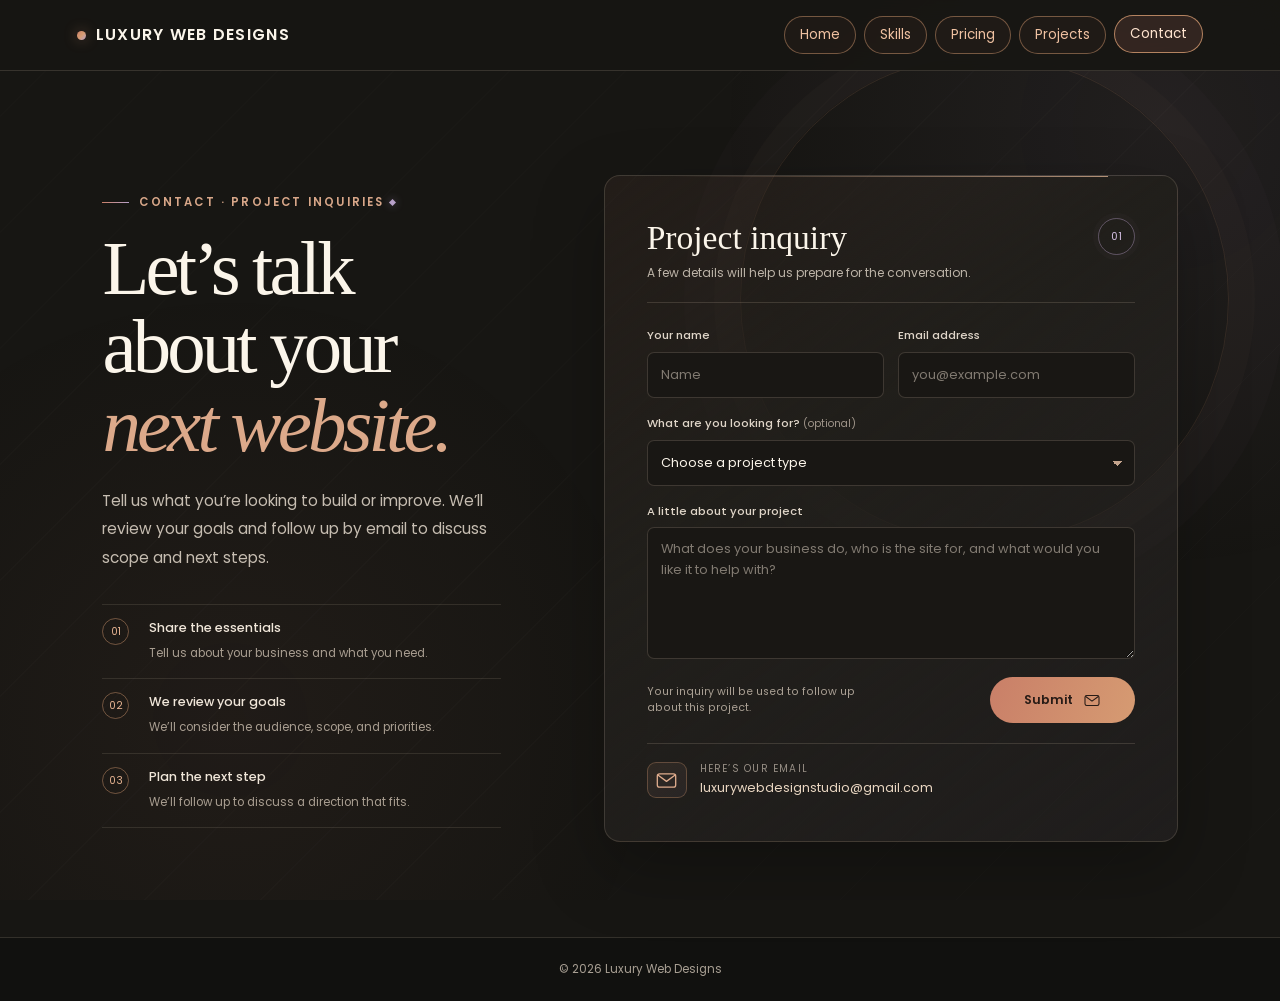
==== contact.html @ 0dd755da "Publish updated website" ====
<!DOCTYPE html>
<html lang="en">
<head>
<script>
(() => {
  const navigation = window.performance?.getEntriesByType?.('navigation')?.[0];
  if (navigation?.type !== 'reload') return;
  try { if ('scrollRestoration' in history) history.scrollRestoration = 'manual'; } catch {}
  try { if (location.hash) history.replaceState(history.state, '', location.pathname + location.search); } catch {}
  const returnToTop = () => {
    window.scrollTo(0, 0);
    requestAnimationFrame(() => window.scrollTo(0, 0));
  };
  window.addEventListener('pageshow', returnToTop, { once: true });
  window.addEventListener('load', returnToTop, { once: true });
})();
</script>
<meta charset="UTF-8">
<meta name="viewport" content="width=device-width, initial-scale=1.0">
<title>Contact | Luxury Web Designs</title>
<meta name="description" content="Tell Luxury Web Designs about your website project and get in touch by email.">
<meta name="author" content="Luxury Web Designs Studio">
<link href="https://fonts.googleapis.com/css2?family=Poppins:wght@300;400;500;600;700&display=swap" rel="stylesheet">
<style>
:root { color-scheme:dark; --ink:#171613; --panel:#211f1b; --cream:#fbf5ea; --muted:#bdb4a8; --terracotta:#c97f68; --amber:#d69b72; --lilac:#b8a1c9; --line:rgba(250,231,205,.14); }
* { box-sizing:border-box; }
html { scroll-behavior:smooth; scroll-padding-top:92px; }
body { min-width:320px; margin:0; overflow-x:hidden; background:#171613; color:var(--cream); font-family:'Poppins',sans-serif; line-height:1.65; }
body:before { position:fixed; z-index:-1; inset:0; background:radial-gradient(circle at 18% 80%,rgba(201,127,104,.055),transparent 34%),radial-gradient(circle at 91% 14%,rgba(184,161,201,.065),transparent 32%),repeating-linear-gradient(135deg,rgba(255,248,237,.012) 0 1px,transparent 1px 82px); content:""; pointer-events:none; }
a { color:inherit; }
header { position:fixed; z-index:20; inset:0 0 auto; display:flex; align-items:center; justify-content:space-between; gap:24px; padding:16px clamp(22px,6vw,88px); border-bottom:1px solid var(--line); background:rgba(23,22,19,.93); backdrop-filter:blur(16px); }
header h2 { display:flex; align-items:center; gap:10px; margin:0; color:var(--cream); font-size:1rem; font-weight:600; letter-spacing:.08em; text-transform:uppercase; white-space:nowrap; }
header h2:before { width:9px; height:9px; border-radius:50%; background:linear-gradient(135deg,var(--terracotta),var(--amber),var(--lilac)); box-shadow:0 0 14px rgba(214,155,114,.4); content:""; }
nav { display:flex; align-items:center; flex-wrap:wrap; gap:8px; }
nav a { display:inline-flex; align-items:center; justify-content:center; padding:7px 15px; border:1px solid rgba(214,155,114,.48); border-radius:999px; background:rgba(201,127,104,.045); color:#f0c2a2; font-size:.84rem; text-decoration:none; transition:background .24s ease,border-color .24s ease,color .24s ease,transform .24s ease; }
nav a:hover,nav a[aria-current="page"] { transform:translateY(-1px); border-color:rgba(214,155,114,.8); background:rgba(201,127,104,.16); color:#ffe4cf; }
main { position:relative; min-height:calc(100vh - 86px); padding:clamp(125px,15vw,175px) clamp(22px,8vw,120px) 75px; isolation:isolate; }
main:before { position:absolute; z-index:-1; top:55px; right:4%; width:clamp(210px,38vw,490px); aspect-ratio:1; border:1px solid rgba(214,155,114,.13); border-radius:50%; box-shadow:0 0 0 26px rgba(214,155,114,.022),0 0 0 56px rgba(184,161,201,.018); content:""; animation:orbit 28s linear infinite; pointer-events:none; }
.contact-layout { display:grid; grid-template-columns:minmax(260px,.82fr) minmax(400px,1.18fr); align-items:start; gap:clamp(42px,8vw,112px); max-width:1180px; margin:auto; }
.contact-copy { position:relative; padding-top:18px; animation:rise-in .75s both; }
.eyebrow { display:flex; align-items:center; gap:10px; margin:0 0 18px; color:#d8a789; font-size:.72rem; font-weight:600; letter-spacing:.19em; text-transform:uppercase; }
.eyebrow:before { width:27px; height:1px; background:linear-gradient(90deg,var(--terracotta),var(--lilac)); content:""; }
.eyebrow:after { width:5px; height:5px; margin-left:-5px; background:#b8a1c9; content:""; transform:rotate(45deg); box-shadow:0 0 9px rgba(184,161,201,.48); }
h1 { max-width:560px; margin:0; color:var(--cream); font:400 clamp(3rem,6vw,5.5rem)/1.02 Georgia,serif; letter-spacing:-.05em; }
h1 em { color:#dca98a; font-weight:400; }
.intro { max-width:460px; margin:22px 0 32px; color:#c6bdb1; font-size:.96rem; line-height:1.85; }
.process { display:grid; gap:0; max-width:445px; margin:0 0 34px; padding:0; list-style:none; }
.process li { display:grid; grid-template-columns:35px 1fr; gap:12px; padding:13px 0; border-top:1px solid rgba(250,231,205,.11); transition:padding-left .25s ease,border-color .25s ease; }
.process li:last-child { border-bottom:1px solid rgba(250,231,205,.11); }
.process li:hover { padding-left:4px; border-top-color:rgba(214,155,114,.36); }
.process-number { display:grid; width:27px; height:27px; place-items:center; border:1px solid rgba(214,155,114,.46); border-radius:50%; color:#e6b391; font-size:.65rem; transition:background .25s ease,color .25s ease,transform .25s ease; }
.process li:hover .process-number { transform:scale(1.06); background:rgba(214,155,114,.11); color:#ffe4cf; }
.process strong { display:block; color:#f0e6d9; font-size:.79rem; font-weight:500; }
.process small { color:#a99e91; font-size:.72rem; }
.email-block { display:flex; align-items:center; gap:13px; margin-top:20px; padding-top:17px; border-top:1px solid var(--line); color:#d0c5b7; font-size:.79rem; animation:rise-in .65s .55s both; }
.email-mark { display:grid; width:40px; height:36px; flex:none; place-items:center; border:1px solid rgba(214,155,114,.32); border-radius:9px; background:linear-gradient(145deg,rgba(214,155,114,.09),rgba(184,161,201,.06)); color:#e0ad8e; animation:email-drift 4.5s ease-in-out infinite; }
.email-mark svg { display:block; width:21px; height:17px; fill:none; stroke:currentColor; stroke-linecap:round; stroke-linejoin:round; stroke-width:1.5; }
.email-block > div > span { display:block; color:#978f85; font-size:.63rem; letter-spacing:.12em; text-transform:uppercase; }
.email-block a { color:#ead7c2; text-decoration:none; text-underline-offset:4px; }
.email-block a:hover { color:#fff0dd; text-decoration:underline; }
.form-panel { position:relative; overflow:hidden; padding:clamp(24px,4vw,42px); border:1px solid rgba(250,231,205,.14); border-radius:16px; background:linear-gradient(145deg,rgba(201,127,104,.07),rgba(33,31,27,.97) 38%,rgba(184,161,201,.055)); box-shadow:0 26px 70px rgba(0,0,0,.26); animation:rise-in .8s .12s both; }
.form-panel:before { position:absolute; top:0; left:12%; width:76%; height:1px; background:linear-gradient(90deg,transparent,rgba(240,193,158,.7),transparent); background-size:200% 100%; content:""; }
.form-panel:hover:before,.form-panel:focus-within:before { animation:panel-sheen 1.2s ease both; }
.form-heading { display:flex; align-items:flex-start; justify-content:space-between; gap:20px; margin:0 0 23px; padding-bottom:19px; border-bottom:1px solid var(--line); }
.form-heading h2 { margin:0; color:var(--cream); font:400 clamp(1.6rem,3vw,2.1rem)/1.2 Georgia,serif; }
.form-heading p { margin:5px 0 0; color:#bdb4a8; font-size:.75rem; }
.form-number { display:grid; width:37px; height:37px; flex:none; place-items:center; border:1px solid rgba(184,161,201,.42); border-radius:50%; color:#d1bde0; font-size:.68rem; }
.form-number { box-shadow:0 0 0 5px rgba(184,161,201,.025); animation:badge-breathe 5s ease-in-out infinite; }
form { display:grid; grid-template-columns:1fr 1fr; gap:16px 14px; }
.field { display:grid; gap:7px; min-width:0; }
.field { animation:field-arrive .55s both; }
.field:nth-of-type(1) { animation-delay:.16s; }.field:nth-of-type(2) { animation-delay:.23s; }.field:nth-of-type(3) { animation-delay:.3s; }.field:nth-of-type(4) { animation-delay:.37s; }.field:nth-of-type(5) { animation-delay:.44s; }
.field-full { grid-column:1/-1; }
label { color:#dfd5c8; font-size:.71rem; font-weight:500; }
.optional { color:#9d9388; font-size:.65rem; font-weight:400; }
input,select,textarea { width:100%; min-height:46px; padding:11px 13px; border:1px solid rgba(250,231,205,.16); border-radius:7px; outline:0; background:#191714; color:#fbf5ea; font:400 .8rem 'Poppins',sans-serif; transition:border-color .2s ease,background .2s ease,box-shadow .2s ease; }
input::placeholder,textarea::placeholder { color:#817a71; }
select { appearance:none; padding-right:36px; background-image:linear-gradient(45deg,transparent 50%,#c4a48d 50%),linear-gradient(135deg,#c4a48d 50%,transparent 50%); background-position:calc(100% - 17px) 20px,calc(100% - 12px) 20px; background-size:5px 5px,5px 5px; background-repeat:no-repeat; }
select:invalid { color:#817a71; }
select option { background:#191714; color:#fbf5ea; }
input:focus,select:focus,textarea:focus { border-color:rgba(214,155,114,.75); background:#1d1a17; box-shadow:0 0 0 3px rgba(214,155,114,.1); }
textarea { min-height:132px; resize:vertical; line-height:1.6; }
.form-bottom { display:flex; align-items:center; justify-content:space-between; gap:14px; margin-top:2px; }
.form-note { max-width:235px; margin:0; color:#a99f93; font-size:.67rem; line-height:1.55; }
button.submit { display:inline-flex; min-width:145px; min-height:46px; align-items:center; justify-content:center; gap:11px; padding:11px 19px; border:0; border-radius:999px; background:linear-gradient(110deg,#c97f68,#d69b72); color:#271b16; cursor:pointer; font:600 .78rem 'Poppins',sans-serif; transition:transform .22s ease,box-shadow .22s ease,filter .22s ease; }
button.submit span { display:inline-flex; align-items:center; justify-content:center; transition:transform .22s ease; }
button.submit svg { display:block; width:16px; height:13px; fill:none; stroke:currentColor; stroke-linecap:round; stroke-linejoin:round; stroke-width:1.6; }
button.submit:hover { transform:translateY(-2px); box-shadow:0 10px 25px rgba(201,127,104,.2); filter:brightness(1.06); }
button.submit:hover span { transform:translateX(3px); }
footer { padding:22px clamp(22px,6vw,88px); border-top:1px solid var(--line); background:#11110f; color:#a89f93; font-size:.73rem; text-align:center; }
.modal-success-bg { position:fixed; z-index:50; inset:0; display:none; align-items:center; justify-content:center; padding:20px; background:rgba(7,8,7,.76); backdrop-filter:blur(8px); }
.modal-success-bg.show { display:flex; }
.modal-success { position:relative; width:min(100%,390px); padding:38px 32px 34px; border:1px solid rgba(214,155,114,.36); border-radius:16px; background:#211f1b; color:var(--cream); text-align:center; box-shadow:0 25px 80px rgba(0,0,0,.45); animation:rise-in .35s both; }
.success-icon { display:grid; width:55px; height:55px; margin:0 auto 18px; place-items:center; border:1px solid rgba(169,207,178,.4); border-radius:50%; color:#a9cfb2; font-size:1.35rem; }
.modal-success h2 { margin:0 0 8px; font:400 1.8rem Georgia,serif; }
.modal-success p { margin:0; color:#bdb4a8; font-size:.83rem; }
.close-modal-btn { position:absolute; top:10px; right:12px; width:34px; height:34px; border:1px solid transparent; border-radius:50%; background:transparent; color:#c4b5a7; cursor:pointer; font-size:1.4rem; }
.close-modal-btn:hover { border-color:var(--line); color:#fff; }
@keyframes rise-in { from { opacity:0; transform:translateY(13px); } to { opacity:1; transform:translateY(0); } }
@keyframes orbit { to { transform:rotate(360deg); } }
@keyframes email-drift { 0%,100% { transform:translateY(0); box-shadow:0 0 0 rgba(214,155,114,0); } 50% { transform:translateY(-3px); box-shadow:0 5px 18px rgba(214,155,114,.13); } }
@keyframes panel-sheen { from { background-position:100% 0; } to { background-position:-100% 0; } }
@keyframes badge-breathe { 0%,100% { box-shadow:0 0 0 4px rgba(184,161,201,.018); } 50% { box-shadow:0 0 0 7px rgba(184,161,201,.055); } }
@keyframes field-arrive { from { opacity:0; transform:translateY(8px); } to { opacity:1; transform:translateY(0); } }
@media(max-width:900px) { main { padding-top:135px; } .contact-layout { grid-template-columns:minmax(230px,.78fr) minmax(360px,1.22fr); gap:36px; } }
@media(max-width:760px) { header { align-items:flex-start; flex-direction:column; gap:10px; } nav { gap:6px; } nav a { padding:6px 11px; font-size:.77rem; } main { padding-top:175px; } .contact-layout { grid-template-columns:1fr; max-width:640px; gap:34px; } .contact-copy { padding-top:0; } h1 { max-width:640px; } .intro { margin:16px 0 22px; } .process { margin-bottom:23px; } }
@media(max-width:520px) { main { padding:155px 18px 52px; } header { padding:14px 18px; } header h2 { font-size:.87rem; } nav { gap:5px; } nav a { padding:6px 9px; font-size:.7rem; } h1 { font-size:clamp(2.65rem,13vw,4rem); } .intro { font-size:.88rem; } .form-panel { padding:22px 17px; } form { grid-template-columns:1fr; gap:13px; } .field-full { grid-column:auto; } .form-bottom { align-items:flex-start; flex-direction:column-reverse; } .form-note { max-width:none; } button.submit { width:100%; } .email-block { font-size:.7rem; } }
@media(prefers-reduced-motion:reduce) { *,*::before,*::after { scroll-behavior:auto!important; animation-duration:.01ms!important; animation-iteration-count:1!important; transition-duration:.01ms!important; } }
</style>
</head>
<body>
<header>
  <h2>Luxury Web Designs</h2>
  <nav aria-label="Main navigation">
    <a href="index.html#home">Home</a>
    <a href="skills.html">Skills</a>
    <a href="pricing.html">Pricing</a>
    <a href="projects.html">Projects</a>
    <a href="contact.html" aria-current="page">Contact</a>
  </nav>
</header>
<main>
  <div class="contact-layout">
    <section class="contact-copy" aria-labelledby="contact-title">
      <p class="eyebrow">Contact · Project inquiries</p>
      <h1 id="contact-title">Let’s talk about your <em>next website.</em></h1>
      <p class="intro">Tell us what you’re looking to build or improve. We’ll review your goals and follow up by email to discuss scope and next steps.</p>
      <ol class="process" aria-label="What happens next">
        <li><span class="process-number">01</span><div><strong>Share the essentials</strong><small>Tell us about your business and what you need.</small></div></li>
        <li><span class="process-number">02</span><div><strong>We review your goals</strong><small>We’ll consider the audience, scope, and priorities.</small></div></li>
        <li><span class="process-number">03</span><div><strong>Plan the next step</strong><small>We’ll follow up to discuss a direction that fits.</small></div></li>
      </ol>
    </section>
    <section class="form-panel" aria-labelledby="form-title">
      <div class="form-heading"><div><h2 id="form-title">Project inquiry</h2><p>A few details will help us prepare for the conversation.</p></div><span class="form-number" aria-hidden="true">01</span></div>
      <form id="contact-form" action="https://formsubmit.co/luxurywebdesignstudio@gmail.com" method="POST" autocomplete="on">
        <input type="hidden" name="_subject" value="New Website Inquiry">
        <input type="hidden" name="_captcha" value="false">
        <input type="hidden" name="_template" value="table">
        <input type="hidden" name="_url" value="https://nicolas-powers.github.io/LuxuryWebDesignStudio/contact.html">
        <div class="field"><label for="contact-name">Your name</label><input id="contact-name" type="text" name="name" placeholder="Name" required autocomplete="name"></div>
        <div class="field"><label for="contact-email">Email address</label><input id="contact-email" type="email" name="email" placeholder="you@example.com" required autocomplete="email"></div>
        <div class="field field-full"><label for="project-type">What are you looking for? <span class="optional">(optional)</span></label><select id="project-type" name="project_type"><option value="" selected>Choose a project type</option><option>New business website</option><option>Website redesign</option><option>Landing page</option><option>Website updates or support</option><option>Something else</option></select></div>
        <div class="field field-full"><label for="project-message">A little about your project</label><textarea id="project-message" name="message" placeholder="What does your business do, who is the site for, and what would you like it to help with?" required></textarea></div>
        <div class="form-bottom field-full"><p class="form-note">Your inquiry will be used to follow up about this project.</p><button type="submit" class="submit">Submit <span aria-hidden="true"><svg viewBox="0 0 24 18"><rect x="1.5" y="1.5" width="21" height="15" rx="2.5"></rect><path d="m2.5 3 9.5 7 9.5-7"></path></svg></span></button></div>
      </form>
      <div class="email-block"><span class="email-mark" aria-hidden="true"><svg viewBox="0 0 24 18"><rect x="1.5" y="1.5" width="21" height="15" rx="2.5"></rect><path d="m2.5 3 9.5 7 9.5-7"></path></svg></span><div><span>Here’s our email</span><a href="mailto:luxurywebdesignstudio@gmail.com">luxurywebdesignstudio@gmail.com</a></div></div>
    </section>
  </div>
</main>
<footer>© 2026 Luxury Web Designs</footer>
<div id="contact-success-modal" class="modal-success-bg" role="dialog" aria-modal="true" aria-labelledby="success-title" aria-describedby="success-copy">
  <div class="modal-success">
    <button class="close-modal-btn" type="button" aria-label="Close success message" onclick="hideSuccessModal()">×</button>
    <span class="success-icon" aria-hidden="true">✓</span>
    <h2 id="success-title">Message sent</h2>
    <p id="success-copy">Thank you for reaching out. We’ll get back to you soon.</p>
  </div>
</div>
<script>
function hideSuccessModal() {
  document.getElementById('contact-success-modal')?.classList.remove('show');
}
(() => {
  const form = document.getElementById('contact-form');
  const modal = document.getElementById('contact-success-modal');
  if (!form) return;
  form.addEventListener('submit', async event => {
    event.preventDefault();
    const submit = form.querySelector('button[type="submit"]');
    submit.disabled = true;
    submit.setAttribute('aria-busy', 'true');
    try {
      const formData = Object.fromEntries(new FormData(form).entries());
      const ajaxAction = form.action.replace('https://formsubmit.co/', 'https://formsubmit.co/ajax/');
      const response = await fetch(ajaxAction, {
        method:'POST',
        headers:{ 'Content-Type':'application/json', 'Accept':'application/json' },
        body:JSON.stringify(formData)
      });
      const result = await response.json();
      if (!response.ok || !result.success) throw new Error('Message could not be sent.');
      form.reset();
      modal?.classList.add('show');
      modal?.querySelector('.close-modal-btn')?.focus();
    } catch {
      alert('There was a problem sending the message. Please try again or email luxurywebdesignstudio@gmail.com.');
    } finally {
      submit.disabled = false;
      submit.removeAttribute('aria-busy');
    }
  });
  modal?.addEventListener('click', event => { if (event.target === modal) hideSuccessModal(); });
  document.addEventListener('keydown', event => { if (modal?.classList.contains('show') && event.key === 'Escape') hideSuccessModal(); });
})();
</script>
</body>
</html>
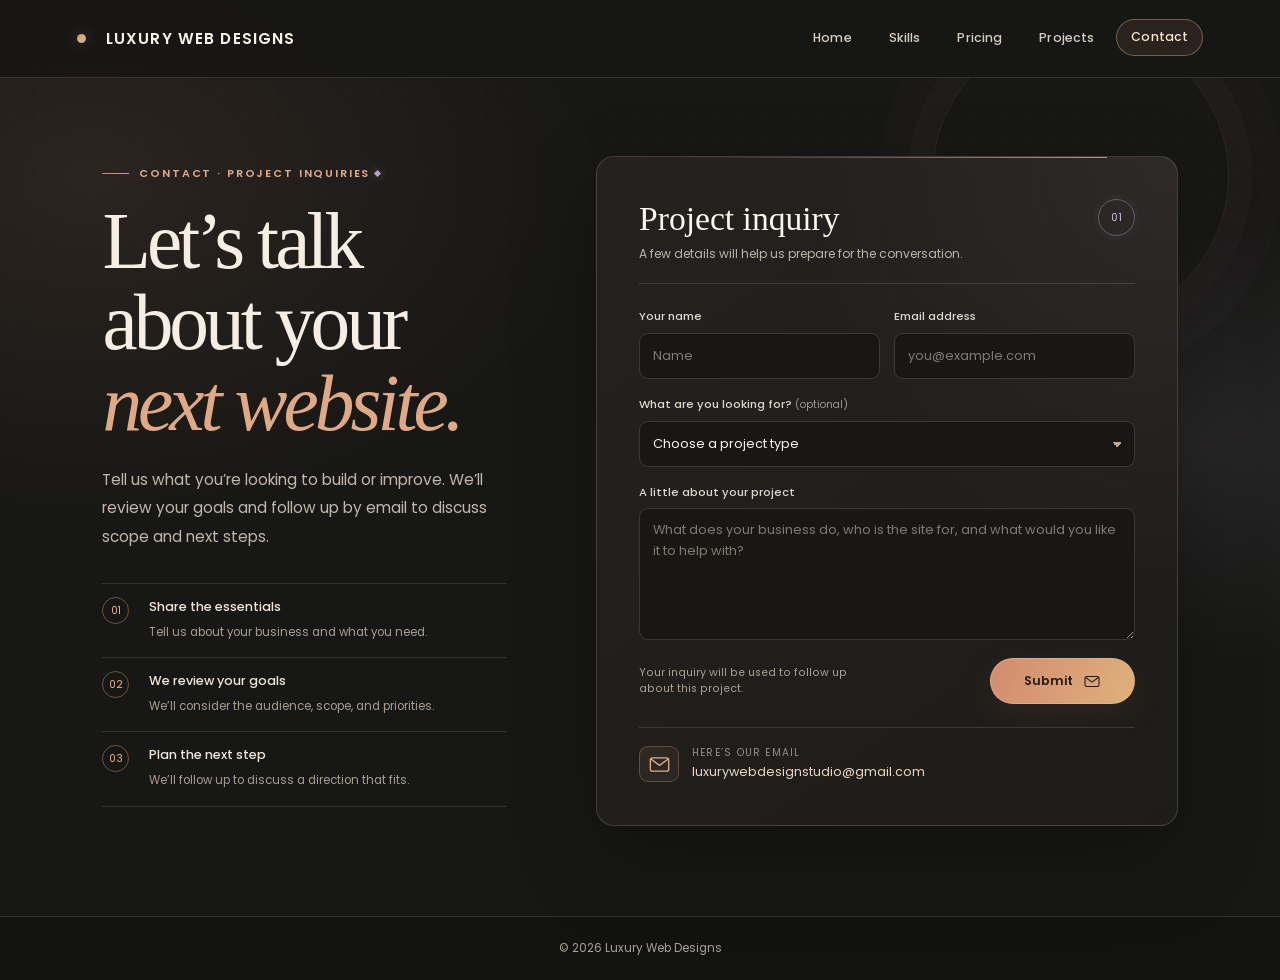
==== commit 46f71b80: "Refresh the studio website design" ====
--- a/contact.html
+++ b/contact.html
@@ -107,8 +107,9 @@
 @media(max-width:520px) { main { padding:155px 18px 52px; } header { padding:14px 18px; } header h2 { font-size:.87rem; } nav { gap:5px; } nav a { padding:6px 9px; font-size:.7rem; } h1 { font-size:clamp(2.65rem,13vw,4rem); } .intro { font-size:.88rem; } .form-panel { padding:22px 17px; } form { grid-template-columns:1fr; gap:13px; } .field-full { grid-column:auto; } .form-bottom { align-items:flex-start; flex-direction:column-reverse; } .form-note { max-width:none; } button.submit { width:100%; } .email-block { font-size:.7rem; } }
 @media(prefers-reduced-motion:reduce) { *,*::before,*::after { scroll-behavior:auto!important; animation-duration:.01ms!important; animation-iteration-count:1!important; transition-duration:.01ms!important; } }
 </style>
+  <link rel="stylesheet" href="refresh.css">
 </head>
-<body>
+<body class="studio-page studio-contact">
 <header>
   <h2>Luxury Web Designs</h2>
   <nav aria-label="Main navigation">
@@ -137,7 +138,7 @@
         <input type="hidden" name="_subject" value="New Website Inquiry">
         <input type="hidden" name="_captcha" value="false">
         <input type="hidden" name="_template" value="table">
-        <input type="hidden" name="_url" value="https://nicolas-powers.github.io/LuxuryWebDesignStudio/contact.html">
+        <input type="hidden" name="_url" value="https://luxurywebdesignstudio.github.io/LuxuryWebDesignStudio/contact.html">
         <div class="field"><label for="contact-name">Your name</label><input id="contact-name" type="text" name="name" placeholder="Name" required autocomplete="name"></div>
         <div class="field"><label for="contact-email">Email address</label><input id="contact-email" type="email" name="email" placeholder="you@example.com" required autocomplete="email"></div>
         <div class="field field-full"><label for="project-type">What are you looking for? <span class="optional">(optional)</span></label><select id="project-type" name="project_type"><option value="" selected>Choose a project type</option><option>New business website</option><option>Website redesign</option><option>Landing page</option><option>Website updates or support</option><option>Something else</option></select></div>
--- a/refresh.css
+++ b/refresh.css
@@ -0,0 +1,392 @@
+/* A unified, more considered visual system for the studio and its demo concepts. */
+:root {
+  --studio-bg: #171715;
+  --studio-panel: #211f1b;
+  --studio-panel-soft: #26231f;
+  --studio-cream: #f8f1e7;
+  --studio-muted: #b9b0a4;
+  --studio-line: rgba(248, 241, 231, .13);
+  --studio-coral: #d18c72;
+  --studio-gold: #d8b17c;
+  --studio-mauve: #b8a4bd;
+  --studio-green: #a9b7a2;
+}
+
+/* Studio pages */
+body.studio-page {
+  min-width: 320px;
+  color: var(--studio-cream);
+  background:
+    radial-gradient(ellipse at 7% 18%, rgba(209,140,114,.11), transparent 32rem),
+    radial-gradient(ellipse at 92% 45%, rgba(184,164,189,.10), transparent 30rem),
+    var(--studio-bg);
+  font-family: 'Poppins', sans-serif;
+}
+body.studio-page:before {
+  opacity: .22;
+  background-image: radial-gradient(rgba(248,241,231,.28) .65px, transparent .8px);
+  background-size: 26px 26px;
+  mask-image: linear-gradient(180deg, #000, transparent 58%);
+  pointer-events: none;
+}
+body.studio-page header {
+  min-height: 78px;
+  padding: 14px clamp(20px, 6vw, 88px);
+  border-bottom: 1px solid var(--studio-line);
+  background: rgba(23,23,21,.91);
+  backdrop-filter: blur(18px);
+}
+body.studio-page header h1,
+body.studio-page header h2 {
+  color: var(--studio-cream);
+  font-size: .96rem;
+  font-weight: 600;
+  letter-spacing: .075em;
+  text-transform: uppercase;
+}
+body.studio-page header h1:before,
+body.studio-page header h2:before {
+  width: 9px;
+  height: 9px;
+  margin-right: 10px;
+  border-radius: 50%;
+  background: linear-gradient(135deg, var(--studio-coral), var(--studio-gold), var(--studio-mauve));
+  box-shadow: 0 0 16px rgba(209,140,114,.36);
+}
+body.studio-page nav { gap: 7px; }
+body.studio-page nav a {
+  display: inline-flex;
+  align-items: center;
+  justify-content: center;
+  min-height: 37px;
+  margin: 0;
+  padding: 7px 14px;
+  border: 1px solid transparent;
+  border-radius: 999px;
+  color: #d7cec1;
+  background: transparent;
+  font-size: .78rem;
+  font-weight: 500;
+  letter-spacing: .01em;
+  text-decoration: none;
+  transition: color .2s ease, border-color .2s ease, background .2s ease, transform .2s ease;
+}
+body.studio-page nav a:hover,
+body.studio-page nav a[aria-current="page"] {
+  transform: translateY(-1px);
+  border-color: rgba(216,177,124,.43);
+  color: #ffe5cb;
+  background: rgba(209,140,114,.105);
+}
+body.studio-page main { position: relative; isolation: isolate; }
+body.studio-page main:before {
+  position: absolute;
+  z-index: -1;
+  top: 28px;
+  right: max(4vw, calc((100vw - 1240px) / 2));
+  width: clamp(150px, 23vw, 300px);
+  aspect-ratio: 1;
+  border: 1px solid rgba(216,177,124,.11);
+  border-radius: 50%;
+  box-shadow: 0 0 0 24px rgba(209,140,114,.025), 0 0 0 54px rgba(184,164,189,.018);
+  content: "";
+  pointer-events: none;
+  animation: refresh-orbit 30s linear infinite;
+}
+body.studio-page h1,
+body.studio-page h2,
+body.studio-page h3 { text-wrap: balance; }
+body.studio-page a:focus-visible,
+body.studio-page button:focus-visible,
+body.demo-refresh a:focus-visible,
+body.demo-refresh button:focus-visible { outline: 2px solid #e5bb8d; outline-offset: 4px; }
+body.studio-page .eyebrow,
+body.studio-page .about-label,
+body.studio-page .invitation-label {
+  color: #dfaa8c;
+  font-size: .68rem;
+  font-weight: 600;
+  letter-spacing: .17em;
+  text-transform: uppercase;
+}
+body.studio-page .btn,
+body.studio-page .button,
+body.studio-page .submit {
+  border: 1px solid rgba(229,185,142,.65);
+  border-radius: 999px;
+  color: #251b16;
+  background: linear-gradient(115deg, #d28b70, #dfb17b);
+  box-shadow: 0 10px 30px rgba(132,77,53,.16);
+  font-weight: 600;
+  transition: transform .22s ease, box-shadow .22s ease, filter .22s ease;
+}
+body.studio-page .btn:hover,
+body.studio-page .button:hover,
+body.studio-page .submit:hover {
+  transform: translateY(-2px);
+  box-shadow: 0 15px 35px rgba(132,77,53,.25);
+  filter: brightness(1.04);
+}
+body.studio-page footer {
+  border-color: var(--studio-line);
+  background: #121210;
+  color: #a9a196;
+}
+
+/* Home */
+body.studio-home main { width: min(1240px, calc(100% - 48px)); margin: auto; }
+body.studio-home .hero {
+  min-height: min(780px, calc(100svh - 78px));
+  padding: clamp(78px, 10vw, 132px) 0 clamp(70px, 9vw, 112px);
+  gap: clamp(38px, 7vw, 90px);
+}
+body.studio-home .hero-copy { max-width: 620px; }
+body.studio-home .hero h1 {
+  max-width: 680px;
+  color: #faf4e9;
+  font: 400 clamp(3.35rem, 7.4vw, 6.8rem)/.98 Georgia, 'Times New Roman', serif;
+  letter-spacing: -.055em;
+}
+body.studio-home .hero h1 span {
+  color: #d9a17f;
+  background: linear-gradient(100deg, #d59b7d 0%, #e0bb88 48%, #c3adbf 100%);
+  -webkit-background-clip: text;
+  background-clip: text;
+  -webkit-text-fill-color: transparent;
+  animation: refresh-color 7s ease-in-out infinite alternate;
+}
+body.studio-home .typing-sub { max-width: 490px; color: #c4baad; font-size: 1rem; line-height: 1.85; }
+body.studio-home .hero-proof { color: #9d958a; font-size: .77rem; letter-spacing: .02em; }
+body.studio-home .hero-showcase { filter: drop-shadow(0 26px 50px rgba(0,0,0,.3)); }
+body.studio-home .website-preview {
+  border: 1px solid rgba(239,222,201,.27);
+  border-radius: 19px;
+  background: #eee8df;
+  box-shadow: 0 0 0 8px rgba(247,236,219,.035), 0 0 80px rgba(209,140,114,.08);
+  transform: rotate(1.4deg);
+  transition: transform .45s cubic-bezier(.2,.7,.2,1), box-shadow .45s ease;
+}
+body.studio-home .hero-showcase:hover .website-preview { transform: rotate(0) translateY(-5px); box-shadow: 0 0 0 8px rgba(247,236,219,.05), 0 28px 85px rgba(0,0,0,.28); }
+body.studio-home .browser-bar { background: #e5ddd2; }
+body.studio-home .preview-page { background: linear-gradient(140deg,#f6f0e7,#ede4d8); }
+body.studio-home .preview-copy strong { color: #332820; }
+body.studio-home .preview-copy small { color: #a76c50; }
+body.studio-home .preview-illustration { border-radius: 48% 52% 39% 61% / 53% 40% 60% 47%; background: radial-gradient(circle at 28% 28%,#dcb78c 0 10%,transparent 11%), linear-gradient(145deg,#d7b1a2,#a9a78e 55%,#716e5d); }
+body.studio-home .preview-cta { margin-top: 27px; }
+body.studio-home .about,
+body.studio-home #website-stats,
+body.studio-home .project-invitation { margin: 48px 0; padding: clamp(32px,6vw,72px); border: 1px solid var(--studio-line); border-radius: 24px; background: linear-gradient(145deg,rgba(255,255,255,.035),rgba(255,255,255,.012)); box-shadow: 0 26px 80px rgba(0,0,0,.13); }
+body.studio-home .about { display: grid; grid-template-columns: minmax(220px,.75fr) minmax(320px,1fr); gap: 24px 7vw; }
+body.studio-home .about h2,
+body.studio-home #website-stats h2,
+body.studio-home .project-invitation h2 { color: #f5ebde; font: 400 clamp(2.1rem,4vw,3.6rem)/1.08 Georgia,serif; letter-spacing: -.035em; }
+body.studio-home .about > div:nth-child(2) p { max-width: 620px; color: #bfb6aa; }
+body.studio-home .about .about-note { color: #e0d4c5!important; font-size: 1.08rem; }
+body.studio-home .about-aside { display: flex; flex-direction: column; justify-content: center; }
+body.studio-home .about-visual { margin: 18px 0 0; }
+body.studio-home .about-browser { border-color: rgba(239,222,201,.23); border-radius: 13px; background: linear-gradient(140deg,#f4eee5,#d8cfc2); box-shadow: 0 22px 54px rgba(0,0,0,.22); }
+body.studio-home .about-browser-page { background: linear-gradient(130deg,#e6d4c3,#c4aaa0 58%,#7d8174); }
+body.studio-home .about-principles { grid-column: 1/-1; gap: 13px; }
+body.studio-home .about-principles article { min-height: 155px; padding: 22px; border-color: rgba(248,241,231,.12); border-radius: 14px; background: rgba(255,255,255,.025); }
+body.studio-home .about-principles article:after { border-color: rgba(216,177,124,.24); }
+body.studio-home .about-principles h3 { color: #f4eadc; }
+body.studio-home .about-principles article p { color: #b4aa9f; }
+body.studio-home #website-stats { position: relative; overflow: hidden; background: radial-gradient(ellipse at 100% 0%,rgba(184,164,189,.09),transparent 45%),linear-gradient(145deg,#211f1b,#1a1916); }
+body.studio-home .research-grid { display: grid; grid-template-columns: repeat(4,minmax(0,1fr)); gap: 13px; }
+body.studio-home .research-card { min-height: 252px; padding: 22px 19px; border: 1px solid rgba(248,241,231,.12); border-radius: 15px; background: rgba(255,255,255,.027); transition: transform .25s ease, border-color .25s ease, background .25s ease; }
+body.studio-home .research-card:hover { transform: translateY(-5px); border-color: rgba(216,177,124,.4); background: rgba(255,255,255,.045); }
+body.studio-home .benefit-number { color: #dfaf89; font: 400 clamp(2.15rem,3.2vw,3rem)/1 Georgia,serif; }
+body.studio-home .research-description { color: #eee4d8; font-size: .82rem; line-height: 1.65; }
+body.studio-home .research-card > p { color: #958c81; font-size: .68rem; }
+body.studio-home .research-cite { color: #d8ad8e; font-size: .7rem; text-underline-offset: 3px; }
+body.studio-home .stats-approach { margin-top: 25px; padding: 20px 22px; border-left: 2px solid #c9886e; background: rgba(255,255,255,.028); }
+body.studio-home .stats-approach p:last-child { color: #ded3c6; }
+body.studio-home .project-invitation { display: flex; align-items: center; justify-content: space-between; gap: 35px; overflow: hidden; background: radial-gradient(circle at 92% 5%,rgba(216,177,124,.18),transparent 34%), linear-gradient(110deg,rgba(209,140,114,.11),rgba(184,164,189,.09)); }
+body.studio-home .invitation-btn { flex: none; padding: 14px 25px; }
+
+/* Skills */
+body.studio-skills main { width: min(1180px,calc(100% - 44px)); margin: auto; padding-top: 76px; }
+body.studio-skills section { scroll-margin-top: 100px; }
+body.studio-skills .skills-page-intro { min-height: 410px; padding: 100px 0 58px; }
+body.studio-skills .skills-page-intro h1,
+body.studio-projects .projects-hero h1 { max-width: 800px; color: #f6eee3; font: 400 clamp(3.2rem,7vw,6rem)/1.01 Georgia,serif; letter-spacing: -.055em; }
+body.studio-skills .skills-page-intro h1:after { display:block; width:82px; height:2px; margin-top:25px; background:linear-gradient(90deg,var(--studio-coral),var(--studio-gold),transparent); content:""; }
+body.studio-skills .studio-skills,
+body.studio-skills .skills-process,
+body.studio-skills .skills-outcomes { margin: 22px 0 48px; padding: clamp(27px,5vw,58px); border: 1px solid var(--studio-line); border-radius: 22px; background: linear-gradient(145deg,rgba(255,255,255,.035),rgba(255,255,255,.012)); }
+body.studio-skills .studio-skills h2,
+body.studio-skills .skills-process h2,
+body.studio-skills .skills-outcomes h2 { color: #f4eadc; font: 400 clamp(2rem,4.5vw,3.5rem)/1.08 Georgia,serif; }
+body.studio-skills .skills-process { background: radial-gradient(ellipse at 100% 0,rgba(184,164,189,.1),transparent 42%),#201e1b; }
+body.studio-skills .skills-outcomes { background: radial-gradient(ellipse at 0 100%,rgba(209,140,114,.1),transparent 42%),#201e1b; }
+body.studio-skills article { border-color: rgba(248,241,231,.13); border-radius: 15px; background: rgba(255,255,255,.03); }
+body.studio-skills article:hover { border-color: rgba(216,177,124,.42); box-shadow: 0 20px 45px rgba(0,0,0,.18); }
+
+/* Pricing */
+body.studio-pricing header { position: sticky; }
+body.studio-pricing main { width: min(1160px,calc(100% - 44px)); }
+body.studio-pricing .intro { padding: clamp(68px,9vw,104px) 0 42px; }
+body.studio-pricing .intro h2 { max-width: 900px; font-size: clamp(2.8rem,6.2vw,5.3rem); }
+body.studio-pricing .intro-copy { color: #c4baad; }
+body.studio-pricing .scope-note { border-color: rgba(216,177,124,.21); border-radius: 14px; background: linear-gradient(100deg,rgba(209,140,114,.1),rgba(184,164,189,.065)); }
+body.studio-pricing .plans { gap: 15px; }
+body.studio-pricing .plan { min-height: 385px; padding: 28px; border-radius: 17px; background-color: var(--studio-panel); }
+body.studio-pricing .plan:nth-child(1) { border-color: rgba(190,137,104,.46); }
+body.studio-pricing .plan:nth-child(2) { border-color: rgba(190,197,204,.43); }
+body.studio-pricing .plan:nth-child(3) { border-color: rgba(216,177,124,.49); }
+body.studio-pricing .plan h3 { color: #f6ede2; font-size: 2rem; }
+body.studio-pricing .faq-list details { border-radius: 13px; background: rgba(255,255,255,.022); }
+body.studio-pricing .care-card { border-radius: 14px; background-color: #211f1b; }
+body.studio-pricing .process { border-radius: 20px; }
+
+/* Projects */
+body.studio-projects main { width: min(1240px,calc(100% - 48px)); margin: auto; }
+body.studio-projects .projects-hero { min-height: 620px; padding: clamp(70px,8vw,110px) 0 60px; gap: clamp(32px,6vw,78px); }
+body.studio-projects .projects-hero-copy > p:not(.about-label) { max-width: 510px; color: #c3b9ad; line-height: 1.85; }
+body.studio-projects .hero-project-art { filter: drop-shadow(0 22px 44px rgba(0,0,0,.25)); }
+body.studio-projects .concept-slide { border-radius: 15px; box-shadow: 0 24px 68px rgba(0,0,0,.31); }
+body.studio-projects .projects-showcase,
+body.studio-projects .projects-proof { margin: 32px 0 50px; padding: clamp(26px,5vw,48px); border: 1px solid var(--studio-line); border-radius: 20px; background: rgba(255,255,255,.025); }
+body.studio-projects .projects-heading h2,
+body.studio-projects .projects-proof h2 { color: #f4eadc; font: 400 clamp(2rem,4vw,3.3rem)/1.08 Georgia,serif; }
+body.studio-projects .projects-heading > p { color: #b9b0a4; }
+body.studio-projects .project-card { overflow: hidden; border: 1px solid rgba(248,241,231,.13); border-radius: 15px; background: linear-gradient(150deg,rgba(255,255,255,.035),rgba(255,255,255,.015)); box-shadow: 0 18px 45px rgba(0,0,0,.13); transition: transform .28s ease,border-color .28s ease,box-shadow .28s ease; }
+body.studio-projects .project-card:hover { transform: translateY(-5px); border-color: rgba(216,177,124,.36); box-shadow: 0 25px 52px rgba(0,0,0,.22); }
+body.studio-projects .project-card-image img { transition: transform .55s cubic-bezier(.2,.7,.2,1); }
+body.studio-projects .project-card:hover .project-card-image img { transform: scale(1.035); }
+body.studio-projects .project-card-content { padding: 24px; }
+body.studio-projects .project-card-content h3 { color: #f6ecdf; font: 400 1.65rem Georgia,serif; }
+body.studio-projects .project-card-content p,
+body.studio-projects .project-brief dd { color: #b7aea2; }
+body.studio-projects .project-brief { border-color: var(--studio-line); }
+
+/* Contact */
+body.studio-contact main { min-height: calc(100vh - 80px); padding-top: clamp(118px,14vw,156px); }
+body.studio-contact .contact-layout { max-width: 1190px; gap: clamp(38px,7vw,100px); }
+body.studio-contact .contact-copy { padding-top: 9px; }
+body.studio-contact h1 { color: #f6eee4; font-size: clamp(3rem,6.2vw,5.5rem); }
+body.studio-contact h1 em { color: #dfa987; }
+body.studio-contact .intro { color: #c1b8ac; }
+body.studio-contact .process li { border-color: var(--studio-line); }
+body.studio-contact .form-panel { border-color: rgba(248,241,231,.15); border-radius: 18px; background: radial-gradient(ellipse at 100% 0,rgba(184,164,189,.08),transparent 45%),linear-gradient(145deg,#24211e,#1e1c19); box-shadow: 0 32px 85px rgba(0,0,0,.25); }
+body.studio-contact input, body.studio-contact select, body.studio-contact textarea { border-radius: 9px; }
+body.studio-contact .email-block { margin-top: 23px; }
+
+/* Demo: Sweet Scoops */
+body.demo-refresh.demo-icecream { color: #372a30; background: #fff9f3; font-family: 'Poppins',sans-serif; }
+body.demo-icecream header { position: sticky; top: 0; min-height: 78px; padding: 12px clamp(18px,5vw,70px); background: rgba(255,249,243,.94); border-bottom: 1px solid rgba(91,46,63,.1); box-shadow: 0 6px 24px rgba(91,46,63,.06); backdrop-filter: blur(14px); }
+body.demo-icecream header .logo { color: #45333a; font-size: 1.35rem; }
+body.demo-icecream header .logo span.emoji { padding: 7px; color: #fff; background: #db7690; font-size: 1.5rem; }
+body.demo-icecream nav { gap: 8px; }
+body.demo-icecream nav a { padding: 8px 13px; border-radius: 999px; color: #58414a; font-size: .83rem; }
+body.demo-icecream nav a:hover { color: #a74664; background: #f9e8ea; opacity: 1; }
+body.demo-icecream .cart { color: #fff; background: #a84d66; box-shadow: none; }
+body.demo-icecream .hero { position: relative; min-height: 600px; height: min(78vh,760px); margin: 0; overflow: hidden; background: linear-gradient(110deg,rgba(50,32,39,.64),rgba(50,32,39,.12)),url('images/icecream.png') center 43%/cover no-repeat; }
+body.demo-icecream .hero:after { position:absolute; inset:0; background: linear-gradient(0deg,rgba(36,25,29,.36),transparent 55%); content:""; }
+body.demo-icecream .hero h1 { position:relative; z-index:1; max-width: 780px; padding: 0; border-radius: 0; background: none; box-shadow: none; font: 400 clamp(3rem,7vw,6rem)/1.01 Georgia,serif; letter-spacing: -.04em; text-shadow: 0 8px 35px rgba(0,0,0,.24); }
+body.demo-icecream .hero h1:after { display:block; width:54px; height:3px; margin:25px auto 0; background:#f0b780; content:""; }
+body.demo-icecream section { max-width: 1180px; margin: 0 auto 18px; padding: clamp(54px,8vw,90px) clamp(20px,6vw,70px); scroll-margin-top:100px; }
+body.demo-icecream section h2 { margin: 0 0 34px; color:#49353b; font:400 clamp(2rem,4.5vw,3.6rem)/1.1 Georgia,serif; text-align:left; }
+body.demo-icecream #menu h2:after, body.demo-icecream #reviews h2:after { display:block; width:45px; height:2px; margin-top:17px; background:#d7868d; content:""; }
+body.demo-icecream .menu-grid { grid-template-columns:repeat(auto-fit,minmax(220px,1fr)); gap:18px; }
+body.demo-icecream .card { border:1px solid rgba(91,46,63,.1); border-radius:16px; box-shadow:0 14px 36px rgba(91,46,63,.08); cursor:default; }
+body.demo-icecream .card:hover, body.demo-icecream .card:focus-within { transform:translateY(-5px); box-shadow:0 20px 42px rgba(91,46,63,.14); }
+body.demo-icecream .card img { height:220px; }
+body.demo-icecream .card-content h3 { color:#49353b; }
+body.demo-icecream .price { color:#a84d66; }
+body.demo-icecream button { border-radius:999px; background:#a84d66; }
+body.demo-icecream button:hover, body.demo-icecream button:focus { background:#863c53; box-shadow:0 7px 18px rgba(134,60,83,.2); }
+body.demo-icecream #map-section, body.demo-icecream #reviews { max-width:none; background:#f6eee7; }
+body.demo-icecream #map-section iframe { display:block; width:min(100%,1050px); height:340px; margin:auto; border:0; border-radius:16px; box-shadow:0 14px 38px rgba(49,36,34,.12); }
+body.demo-icecream #contact form { display:grid; grid-template-columns:1fr 1fr; gap:14px; max-width:720px; margin:auto; }
+body.demo-icecream #contact textarea { grid-column:1/-1; min-height:135px; }
+body.demo-icecream #contact input, body.demo-icecream #contact textarea, body.demo-icecream .modal-content input, body.demo-icecream .modal-content textarea, body.demo-icecream .modal-content select { width:100%; padding:14px; border:1px solid rgba(91,46,63,.18); border-radius:10px; background:#fff; font:inherit; }
+body.demo-icecream #contact button { grid-column:1/-1; }
+body.demo-icecream .reviews-grid { gap:16px; }
+body.demo-icecream .review-card { border:1px solid rgba(91,46,63,.1); border-radius:15px; box-shadow:0 12px 32px rgba(91,46,63,.06); }
+body.demo-icecream footer { margin-top: 0; padding:30px 20px; color:#fdf6f2; background:#382a30; }
+
+/* Demo: event */
+body.demo-refresh.demo-event { background:#f5f4ef; color:#202b2e; font-family:'Poppins',sans-serif; }
+body.demo-event header { position:relative; overflow:hidden; min-height:430px; padding:105px 22px 88px; border-radius:0; background:radial-gradient(circle at 78% 20%,rgba(225,187,122,.23),transparent 22rem),linear-gradient(125deg,#172b2e,#29434a 62%,#41585b); box-shadow:none; }
+body.demo-event header:after { position:absolute; right:8%; bottom:-155px; width:350px; height:350px; border:1px solid rgba(245,233,210,.2); border-radius:50%; box-shadow:0 0 0 30px rgba(245,233,210,.04),0 0 0 70px rgba(245,233,210,.025); content:""; }
+body.demo-event header h1 { max-width:850px; margin:0 auto 14px; color:#f6f1e7; font:400 clamp(3rem,7vw,6rem)/1 Georgia,serif; text-shadow:none; }
+body.demo-event header p { color:#d5d6cc; font-size:1rem; }
+body.demo-event section { max-width:1180px; margin:auto; padding:70px clamp(20px,6vw,72px); }
+body.demo-event h2 { color:#233437; font:400 clamp(2rem,4vw,3.1rem)/1.1 Georgia,serif; }
+body.demo-event .event-schedule { gap:15px; }
+body.demo-event .event-card, body.demo-event .gallery-item { max-width:none; border:1px solid rgba(32,43,46,.1); border-radius:14px; box-shadow:0 13px 34px rgba(28,41,43,.07); }
+body.demo-event .event-card:hover, body.demo-event .gallery-item:hover { transform:translateY(-4px); box-shadow:0 20px 40px rgba(28,41,43,.12); }
+body.demo-event .event-card h3 { color:#a8664f; }
+body.demo-event .faqs { max-width:1040px; margin:10px auto; border-radius:18px; background:#e8e9e2; }
+body.demo-event .faq-question { border-radius:9px; background:#29464a; }
+body.demo-event .faq-answer { background:#f6f4ed; }
+body.demo-event .tickets .event-card { border-top:3px solid #c78e60; }
+body.demo-event .register { max-width:1100px; margin:30px auto 70px; border-radius:18px; background:#213b3e; box-shadow:0 20px 50px rgba(28,41,43,.13); }
+body.demo-event .register h2 { color:#f6f1e7; }
+body.demo-event .register input { border:1px solid rgba(255,255,255,.2); border-radius:9px; }
+body.demo-event .register button { border-radius:999px; background:#c27b5b; }
+
+/* Demo: learning landing page */
+body.demo-refresh.demo-landing { background:#f5f3ee; color:#222b2d; font-family:'Poppins',sans-serif; }
+body.demo-landing .navbar { padding:15px clamp(20px,6vw,80px); background:rgba(25,42,44,.96); box-shadow:0 7px 26px rgba(18,31,32,.16); backdrop-filter:blur(12px); }
+body.demo-landing .logo { color:#f4eee2; font-size:1.25rem; }
+body.demo-landing .nav-links a { margin-left:22px; color:#e6e4da; font-size:.86rem; }
+body.demo-landing .hero { position:relative; min-height:650px; margin:0; padding:100px 24px; overflow:hidden; border-radius:0; background:radial-gradient(circle at 82% 23%,rgba(221,177,119,.22),transparent 24rem),linear-gradient(125deg,#1d3639,#355154 68%,#54625a); box-shadow:none; }
+body.demo-landing .hero:after { position:absolute; right:10%; bottom:10%; width:240px; height:300px; border:1px solid rgba(240,230,207,.25); border-radius:140px 140px 24px 24px; box-shadow:inset 0 0 0 15px rgba(240,230,207,.035),0 0 0 18px rgba(240,230,207,.025); content:""; }
+body.demo-landing .hero h1 { max-width:850px; color:#f8f3e9; font:400 clamp(3.2rem,7vw,6.4rem)/1 Georgia,serif; text-shadow:none; }
+body.demo-landing .hero p { color:#d0d8d1; font-size:1.05rem; }
+body.demo-landing .btn { position:relative; z-index:1; border-radius:999px; background:#d79472; box-shadow:0 12px 30px rgba(10,20,19,.18); }
+body.demo-landing .features { max-width:1200px; margin:auto; gap:16px; }
+body.demo-landing .feature { border:1px solid rgba(32,49,49,.1); border-radius:15px; background:#fffdfa; box-shadow:0 13px 34px rgba(27,40,39,.07); }
+body.demo-landing .feature-icon { color:#a96d52; }
+body.demo-landing .testimonials { background:#eae9e1; }
+body.demo-landing .cta { margin:55px auto; border-radius:20px; background:linear-gradient(120deg,#274448,#415953); }
+
+@keyframes refresh-orbit { to { transform: rotate(360deg); } }
+@keyframes refresh-color { to { filter: hue-rotate(13deg); } }
+@media(max-width:900px) {
+  body.studio-home .research-grid { grid-template-columns:repeat(2,minmax(0,1fr)); }
+  body.studio-home .hero { min-height:0; }
+  body.studio-projects .projects-hero { min-height:0; }
+}
+@media(max-width:760px) {
+  body.studio-page header { align-items:flex-start; flex-direction:column; gap:9px; }
+  body.studio-page nav { width:100%; flex-wrap:wrap; }
+  body.studio-page nav a { min-height:34px; padding:6px 10px; font-size:.72rem; }
+  body.studio-home main, body.studio-projects main { width:min(100% - 34px,620px); }
+  body.studio-home .hero { padding-top:155px; }
+  body.studio-home .about { grid-template-columns:1fr; }
+  body.studio-home .about-principles { grid-template-columns:1fr; }
+  body.studio-home .project-invitation { align-items:flex-start; flex-direction:column; }
+  body.studio-contact main { padding-top:170px; }
+  body.studio-skills main { padding-top:145px; }
+  body.studio-pricing header { position:sticky; }
+}
+@media(max-width:560px) {
+  body.studio-home .research-grid { grid-template-columns:1fr; }
+  body.studio-home .research-card { min-height:0; }
+  body.studio-home .about, body.studio-home #website-stats, body.studio-home .project-invitation,
+  body.studio-skills .studio-skills, body.studio-skills .skills-process, body.studio-skills .skills-outcomes,
+  body.studio-projects .projects-showcase, body.studio-projects .projects-proof { padding:26px 20px; border-radius:17px; }
+  body.demo-icecream header { flex-wrap:wrap; gap:8px; }
+  body.demo-icecream header .logo { font-size:1.1rem; }
+  body.demo-icecream nav { order:3; width:100%; justify-content:space-between; }
+  body.demo-icecream nav a { padding:7px 8px; font-size:.72rem; }
+  body.demo-icecream .cart { padding:7px 12px; }
+  body.demo-icecream .hero { min-height:520px; }
+  body.demo-icecream #contact form { grid-template-columns:1fr; }
+  body.demo-icecream #contact textarea, body.demo-icecream #contact button { grid-column:auto; }
+  body.demo-event header { min-height:360px; padding:86px 20px 70px; }
+  body.demo-event section { padding:52px 20px; }
+  body.demo-event .register { margin:20px; }
+  body.demo-landing .navbar { flex-wrap:wrap; gap:9px; }
+  body.demo-landing .nav-links { display:flex; flex-wrap:wrap; gap:8px 14px; }
+  body.demo-landing .nav-links a { margin:0; font-size:.78rem; }
+  body.demo-landing .hero { min-height:560px; padding:85px 22px; }
+  body.demo-landing .hero:after { right:-55px; opacity:.55; }
+}
+@media(prefers-reduced-motion:reduce) {
+  body.studio-page main:before, body.studio-home .hero h1 span { animation:none!important; }
+  body.studio-page *, body.demo-refresh * { scroll-behavior:auto!important; animation-duration:.01ms!important; animation-iteration-count:1!important; transition-duration:.01ms!important; }
+}
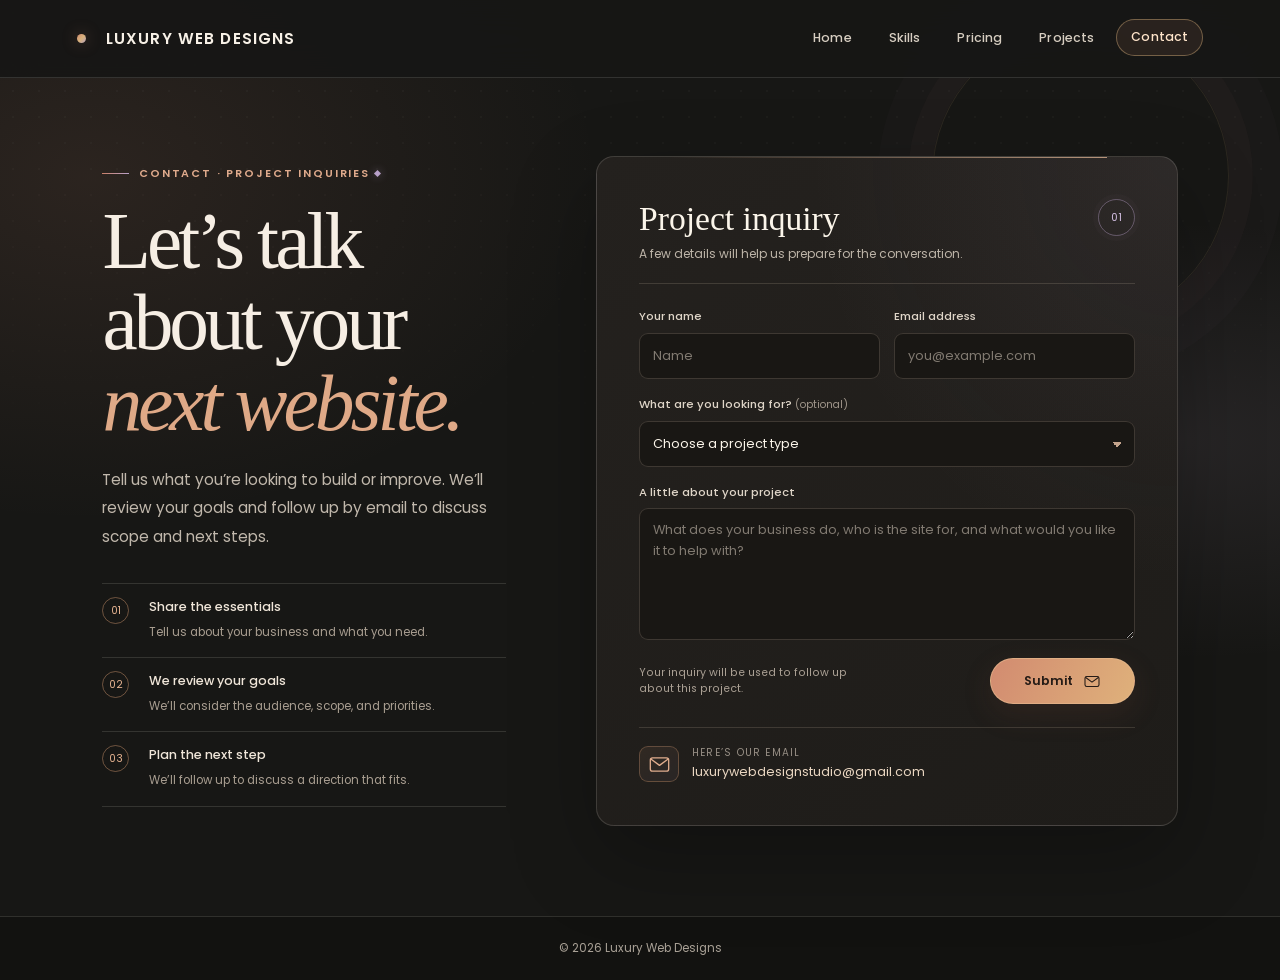
==== commit ab582506: "Polish website refresh and update stylesheet cache" ====
--- a/refresh.css
+++ b/refresh.css
@@ -144,7 +144,7 @@
 body.studio-home .hero h1 {
   max-width: 680px;
   color: #faf4e9;
-  font: 400 clamp(3.35rem, 7.4vw, 6.8rem)/.98 Georgia, 'Times New Roman', serif;
+  font: 400 clamp(3.1rem, 5.4vw, 5.1rem)/1.01 Georgia, 'Times New Roman', serif;
   letter-spacing: -.055em;
 }
 body.studio-home .hero h1 span {
@@ -281,7 +281,7 @@
 body.demo-icecream nav a { padding: 8px 13px; border-radius: 999px; color: #58414a; font-size: .83rem; }
 body.demo-icecream nav a:hover { color: #a74664; background: #f9e8ea; opacity: 1; }
 body.demo-icecream .cart { color: #fff; background: #a84d66; box-shadow: none; }
-body.demo-icecream .hero { position: relative; min-height: 600px; height: min(78vh,760px); margin: 0; overflow: hidden; background: linear-gradient(110deg,rgba(50,32,39,.64),rgba(50,32,39,.12)),url('images/icecream.png') center 43%/cover no-repeat; }
+body.demo-icecream .hero { position: relative; min-height: 600px; height: min(78vh,760px); margin: 0; overflow: hidden; background: linear-gradient(90deg,rgba(48,31,38,.76),rgba(48,31,38,.30) 56%,rgba(48,31,38,.08)),url('images/vanilla.png') 68% 48%/cover no-repeat; }
 body.demo-icecream .hero:after { position:absolute; inset:0; background: linear-gradient(0deg,rgba(36,25,29,.36),transparent 55%); content:""; }
 body.demo-icecream .hero h1 { position:relative; z-index:1; max-width: 780px; padding: 0; border-radius: 0; background: none; box-shadow: none; font: 400 clamp(3rem,7vw,6rem)/1.01 Georgia,serif; letter-spacing: -.04em; text-shadow: 0 8px 35px rgba(0,0,0,.24); }
 body.demo-icecream .hero h1:after { display:block; width:54px; height:3px; margin:25px auto 0; background:#f0b780; content:""; }
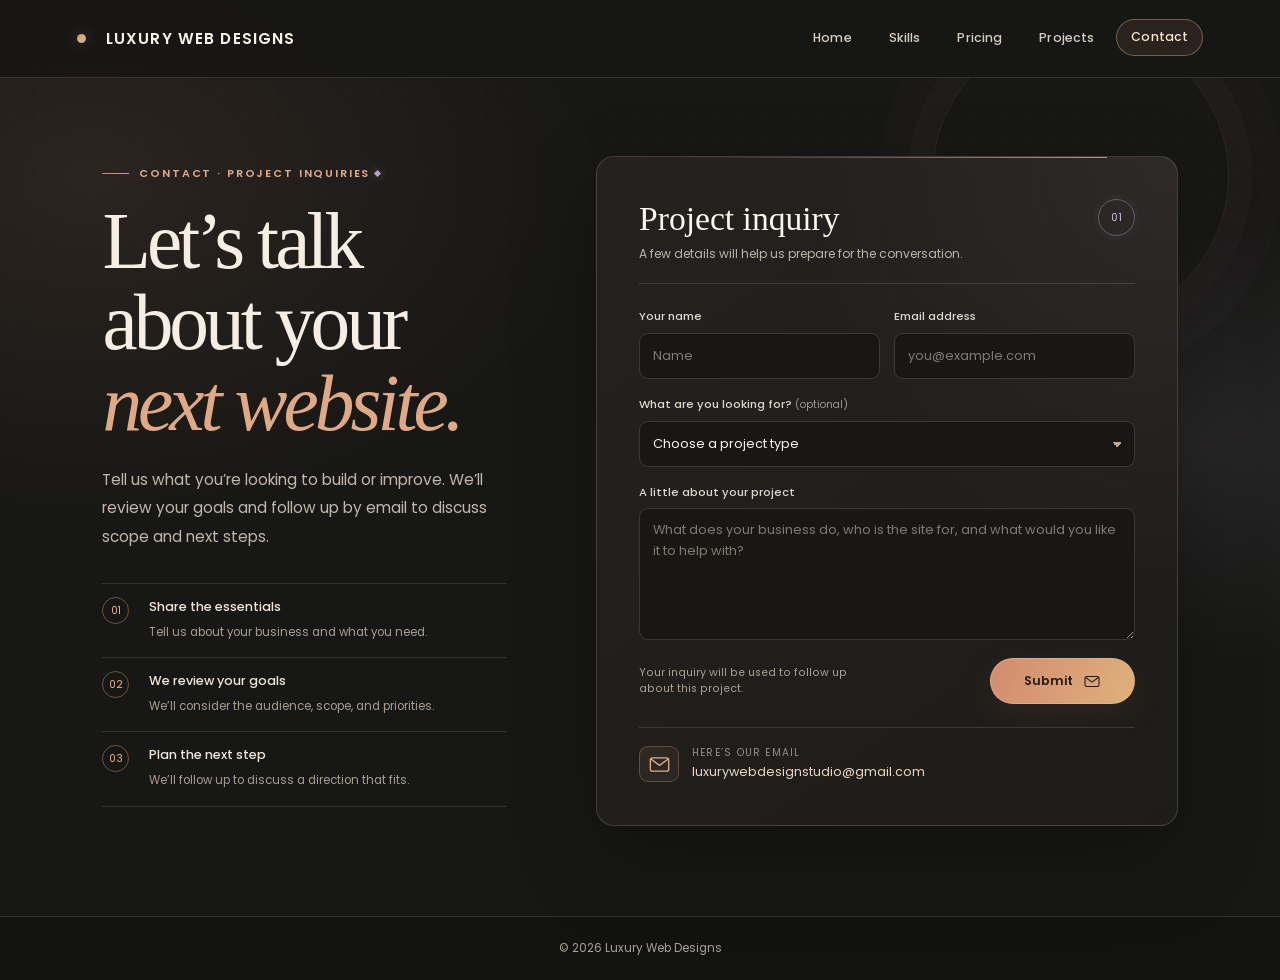
==== commit 5baad4cc: "Version refreshed styles across site" ====
--- a/contact.html
+++ b/contact.html
@@ -107,7 +107,7 @@
 @media(max-width:520px) { main { padding:155px 18px 52px; } header { padding:14px 18px; } header h2 { font-size:.87rem; } nav { gap:5px; } nav a { padding:6px 9px; font-size:.7rem; } h1 { font-size:clamp(2.65rem,13vw,4rem); } .intro { font-size:.88rem; } .form-panel { padding:22px 17px; } form { grid-template-columns:1fr; gap:13px; } .field-full { grid-column:auto; } .form-bottom { align-items:flex-start; flex-direction:column-reverse; } .form-note { max-width:none; } button.submit { width:100%; } .email-block { font-size:.7rem; } }
 @media(prefers-reduced-motion:reduce) { *,*::before,*::after { scroll-behavior:auto!important; animation-duration:.01ms!important; animation-iteration-count:1!important; transition-duration:.01ms!important; } }
 </style>
-  <link rel="stylesheet" href="refresh.css">
+  <link rel="stylesheet" href="refresh.css?v=20260924c">
 </head>
 <body class="studio-page studio-contact">
 <header>
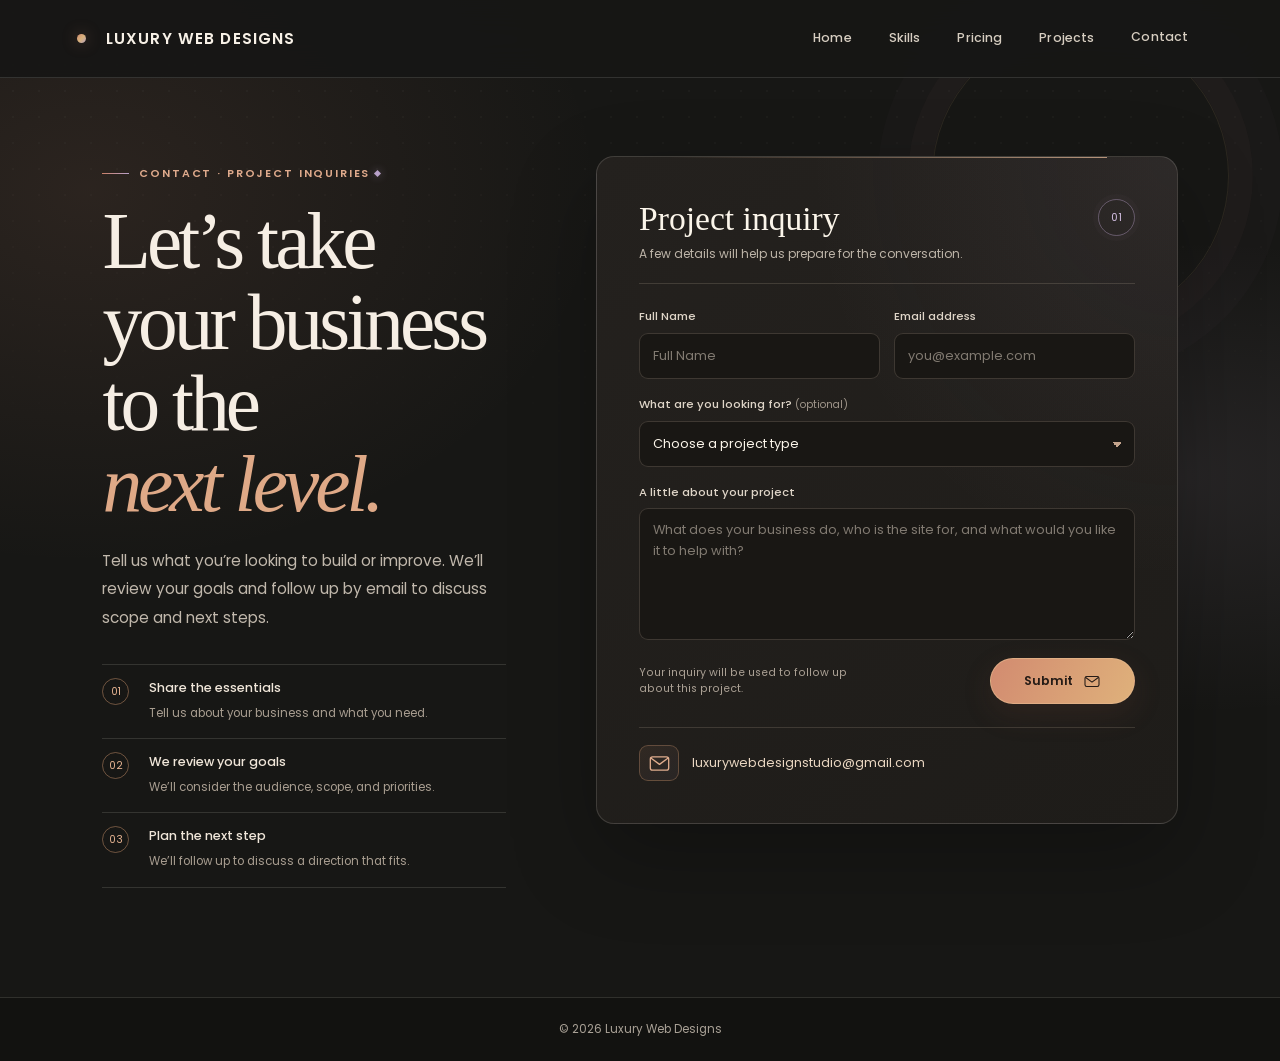
==== commit eef97ce1: "Update site messaging and pricing highlight" ====
--- a/contact.html
+++ b/contact.html
@@ -124,7 +124,7 @@
   <div class="contact-layout">
     <section class="contact-copy" aria-labelledby="contact-title">
       <p class="eyebrow">Contact · Project inquiries</p>
-      <h1 id="contact-title">Let’s talk about your <em>next website.</em></h1>
+      <h1 id="contact-title">Let’s take your business to the <em>next level.</em></h1>
       <p class="intro">Tell us what you’re looking to build or improve. We’ll review your goals and follow up by email to discuss scope and next steps.</p>
       <ol class="process" aria-label="What happens next">
         <li><span class="process-number">01</span><div><strong>Share the essentials</strong><small>Tell us about your business and what you need.</small></div></li>
@@ -139,13 +139,13 @@
         <input type="hidden" name="_captcha" value="false">
         <input type="hidden" name="_template" value="table">
         <input type="hidden" name="_url" value="https://luxurywebdesignstudio.github.io/LuxuryWebDesignStudio/contact.html">
-        <div class="field"><label for="contact-name">Your name</label><input id="contact-name" type="text" name="name" placeholder="Name" required autocomplete="name"></div>
+        <div class="field"><label for="contact-name">Full Name</label><input id="contact-name" type="text" name="name" placeholder="Full Name" required autocomplete="name"></div>
         <div class="field"><label for="contact-email">Email address</label><input id="contact-email" type="email" name="email" placeholder="you@example.com" required autocomplete="email"></div>
         <div class="field field-full"><label for="project-type">What are you looking for? <span class="optional">(optional)</span></label><select id="project-type" name="project_type"><option value="" selected>Choose a project type</option><option>New business website</option><option>Website redesign</option><option>Landing page</option><option>Website updates or support</option><option>Something else</option></select></div>
         <div class="field field-full"><label for="project-message">A little about your project</label><textarea id="project-message" name="message" placeholder="What does your business do, who is the site for, and what would you like it to help with?" required></textarea></div>
         <div class="form-bottom field-full"><p class="form-note">Your inquiry will be used to follow up about this project.</p><button type="submit" class="submit">Submit <span aria-hidden="true"><svg viewBox="0 0 24 18"><rect x="1.5" y="1.5" width="21" height="15" rx="2.5"></rect><path d="m2.5 3 9.5 7 9.5-7"></path></svg></span></button></div>
       </form>
-      <div class="email-block"><span class="email-mark" aria-hidden="true"><svg viewBox="0 0 24 18"><rect x="1.5" y="1.5" width="21" height="15" rx="2.5"></rect><path d="m2.5 3 9.5 7 9.5-7"></path></svg></span><div><span>Here’s our email</span><a href="mailto:luxurywebdesignstudio@gmail.com">luxurywebdesignstudio@gmail.com</a></div></div>
+      <div class="email-block"><span class="email-mark" aria-hidden="true"><svg viewBox="0 0 24 18"><rect x="1.5" y="1.5" width="21" height="15" rx="2.5"></rect><path d="m2.5 3 9.5 7 9.5-7"></path></svg></span><div><a href="mailto:luxurywebdesignstudio@gmail.com">luxurywebdesignstudio@gmail.com</a></div></div>
     </section>
   </div>
 </main>
--- a/refresh.css
+++ b/refresh.css
@@ -71,8 +71,7 @@
   text-decoration: none;
   transition: color .2s ease, border-color .2s ease, background .2s ease, transform .2s ease;
 }
-body.studio-page nav a:hover,
-body.studio-page nav a[aria-current="page"] {
+body.studio-page nav a:hover {
   transform: translateY(-1px);
   border-color: rgba(216,177,124,.43);
   color: #ffe5cb;
@@ -235,6 +234,12 @@
 body.studio-pricing .plan:nth-child(2) { border-color: rgba(190,197,204,.43); }
 body.studio-pricing .plan:nth-child(3) { border-color: rgba(216,177,124,.49); }
 body.studio-pricing .plan h3 { color: #f6ede2; font-size: 2rem; }
+body.studio-pricing .plan:nth-child(2) { position: relative; overflow: visible; box-shadow: 0 0 0 1px rgba(216,177,124,.12), 0 18px 46px rgba(216,177,124,.08); }
+body.studio-pricing .popular-badge { position: relative; width: max-content; margin: 18px auto -2px; padding: 5px 12px; border: 1px solid rgba(216,177,124,.32); border-radius: 999px; color: #e6c79e; font-size: .62rem; font-weight: 600; letter-spacing: .18em; line-height: 1; text-align: center; box-shadow: 0 0 0 4px rgba(216,177,124,.035), 0 0 18px rgba(216,177,124,.12); animation: popular-breathe 4s ease-in-out infinite; }
+body.studio-pricing .popular-badge::before, body.studio-pricing .popular-badge::after { position: absolute; top: 50%; width: 24px; height: 1px; background: linear-gradient(90deg, transparent, rgba(216,177,124,.38)); content: ""; }
+body.studio-pricing .popular-badge::before { right: 100%; margin-right: 8px; }
+body.studio-pricing .popular-badge::after { left: 100%; margin-left: 8px; transform: rotate(180deg); }
+@keyframes popular-breathe { 0%,100% { box-shadow: 0 0 0 4px rgba(216,177,124,.035), 0 0 18px rgba(216,177,124,.10); } 50% { box-shadow: 0 0 0 6px rgba(216,177,124,.06), 0 0 24px rgba(216,177,124,.16); } }
 body.studio-pricing .faq-list details { border-radius: 13px; background: rgba(255,255,255,.022); }
 body.studio-pricing .care-card { border-radius: 14px; background-color: #211f1b; }
 body.studio-pricing .process { border-radius: 20px; }
@@ -390,3 +395,35 @@
   body.studio-page main:before, body.studio-home .hero h1 span { animation:none!important; }
   body.studio-page *, body.demo-refresh * { scroll-behavior:auto!important; animation-duration:.01ms!important; animation-iteration-count:1!important; transition-duration:.01ms!important; }
 }
+
+/* Full-width hero backgrounds with readable, inset content. */
+body.studio-home main,
+body.studio-projects main {
+  width: 100%;
+  max-width: none;
+  margin-inline: 0;
+}
+body.studio-home .hero,
+body.studio-projects .projects-hero {
+  padding-inline: max(24px, calc((100% - 1240px) / 2));
+}
+body.studio-home main > section:not(.hero),
+body.studio-projects main > section:not(.projects-hero) {
+  width: min(1240px, calc(100% - 48px));
+  margin-inline: auto !important;
+}
+body.studio-home .hero > *,
+body.studio-projects .projects-hero > * {
+  min-width: 0;
+}
+@media (max-width: 760px) {
+  body.studio-home .hero,
+  body.studio-projects .projects-hero {
+    padding-inline: 22px;
+    grid-template-columns: minmax(0, 1fr);
+  }
+  body.studio-home main > section:not(.hero),
+  body.studio-projects main > section:not(.projects-hero) {
+    width: calc(100% - 34px);
+  }
+}
